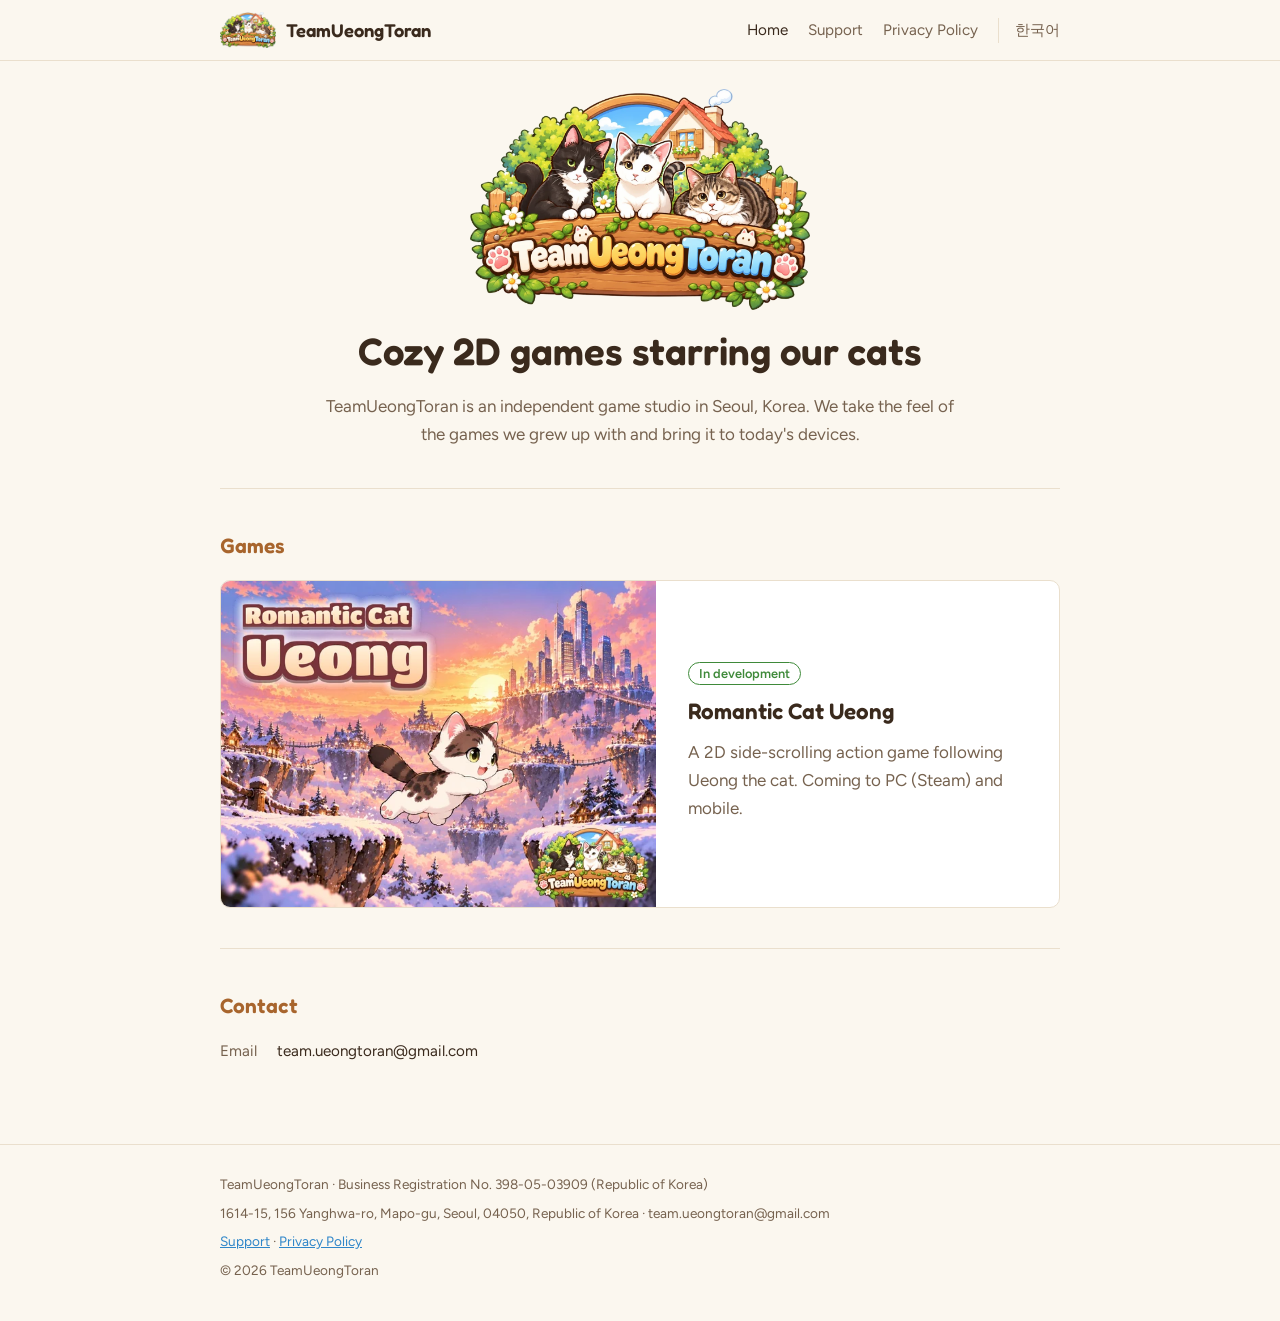
==== index.html @ 7642c217 "Add Korean pages and language switch Korean pages live under /ko/. lang.js sends first-time visitors" ====
<!doctype html>
<html lang="en">
<head>
<meta charset="utf-8">
<meta name="viewport" content="width=device-width, initial-scale=1, viewport-fit=cover">
<title>TeamUeongToran</title>
<meta name="description" content="TeamUeongToran is an independent game studio in Seoul, Korea, making cozy 2D games starring cats.">
<meta property="og:title" content="TeamUeongToran">
<meta property="og:description" content="An independent game studio in Seoul making 2D games starring cats.">
<meta property="og:image" content="https://teamueongtoran.com/logo.webp">
<link rel="icon" href="logo-sm.png" type="image/png">
<link rel="preconnect" href="https://fonts.googleapis.com">
<link rel="preconnect" href="https://fonts.gstatic.com" crossorigin>
<link rel="stylesheet" href="https://fonts.googleapis.com/css2?family=Figtree:wght@400;600&family=Fredoka:wght@600&display=swap">
<link rel="stylesheet" href="style.css">
<link rel="alternate" hreflang="en" href="https://teamueongtoran.com/">
<link rel="alternate" hreflang="ko" href="https://teamueongtoran.com/ko/">
<script src="lang.js"></script>
</head>
<body>
<header class="site">
  <div class="wrap">
    <a class="brand" href="./"><img src="logo-sm.png" alt="" width="56" height="36"><span>TeamUeongToran</span></a>
    <nav class="site" aria-label="Site">
      <a href="./" aria-current="page">Home</a>
      <a href="support.html">Support</a>
      <a href="privacy.html">Privacy Policy</a>
      <a class="lang" href="ko/" hreflang="ko" lang="ko">한국어</a>
    </nav>
  </div>
</header>

<main class="wrap">
  <section class="hero">
    <img class="logo" src="logo.webp" alt="TeamUeongToran logo: three cats looking over a wooden sign" width="1200" height="780">
    <h1>Cozy 2D games starring our cats</h1>
    <p>TeamUeongToran is an independent game studio in Seoul, Korea. We take the feel of the games we grew up with and bring it to today's devices.</p>
  </section>

  <section class="block" aria-labelledby="games">
    <h2 id="games">Games</h2>
    <article class="game">
      <img class="shot" src="romantic-cat-ueong.webp" alt="Romantic Cat Ueong: a calico cat leaping between snowy floating islands at sunset" width="640" height="480" loading="lazy">
      <div class="body">
        <span class="status">In development</span>
        <h3>Romantic Cat Ueong</h3>
        <p>A 2D side-scrolling action game following Ueong the cat. Coming to PC (Steam) and mobile.</p>
      </div>
    </article>
  </section>

  <section class="block" aria-labelledby="contact">
    <h2 id="contact">Contact</h2>
    <dl class="info">
      <dt>Email</dt><dd>team.ueongtoran@gmail.com</dd>
    </dl>
  </section>
</main>

<footer class="site">
  <div class="wrap">
    <div>TeamUeongToran · Business Registration No. 398-05-03909 (Republic of Korea)</div>
    <div>1614-15, 156 Yanghwa-ro, Mapo-gu, Seoul, 04050, Republic of Korea · team.ueongtoran@gmail.com</div>
    <div><a href="support.html">Support</a> · <a href="privacy.html">Privacy Policy</a></div>
    <div>© 2026 TeamUeongToran</div>
  </div>
</footer>
</body>
</html>
---- style.css ----
/* TeamUeongToran — palette taken from the logo: wood sign, garden leaves, sky blue, sunflower yellow. */
:root {
  --bg: #fbf7ef;
  --surface: #ffffff;
  --ink: #3a2a1d;
  --muted: #76624f;
  --rule: #eadfcd;
  --wood: #a8652d;
  --leaf: #3f8a3a;
  --sky: #2f86c9;
  --sun: #e9a21f;
  --font-display: "Fredoka", "Trebuchet MS", system-ui, sans-serif;
  --font-body: "Figtree", system-ui, -apple-system, "Segoe UI", sans-serif;
}
@media (prefers-color-scheme: dark) {
  :root {
    --bg: #1b1611; --surface: #241d16; --ink: #f3eadc; --muted: #c2b09a; --rule: #3a2f24;
    --wood: #e0a067; --leaf: #8fd17f; --sky: #7cc0f2; --sun: #f5c25a;
    color-scheme: dark;
  }
}
* { box-sizing: border-box; }
html { -webkit-text-size-adjust: 100%; }
body { margin: 0; background: var(--bg); color: var(--ink); font-family: var(--font-body); font-size: 17px; line-height: 1.65; }
html[lang="ko"] body { word-break: keep-all; overflow-wrap: break-word; }
a { color: var(--sky); }
a:focus-visible { outline: 2px solid var(--sky); outline-offset: 3px; border-radius: 2px; }
img { max-width: 100%; height: auto; }
.wrap { max-width: 880px; margin: 0 auto; padding-left: max(20px, env(safe-area-inset-left, 0px)); padding-right: max(20px, env(safe-area-inset-right, 0px)); }

header.site { border-bottom: 1px solid var(--rule); }
header.site .wrap { display: flex; align-items: center; justify-content: space-between; gap: 16px; flex-wrap: wrap; padding-block: 12px; }
.brand { display: inline-flex; align-items: center; gap: 10px; text-decoration: none; color: var(--ink); font-family: var(--font-display); font-weight: 600; font-size: 1.15rem; }
.brand img { width: 56px; height: auto; }
nav.site { display: flex; gap: 20px; font-size: 0.95rem; }
nav.site a { color: var(--muted); text-decoration: none; }
nav.site a:hover, nav.site a[aria-current="page"] { color: var(--ink); }
nav.site a.lang { border-left: 1px solid var(--rule); padding-left: 16px; }
nav.site { flex-wrap: wrap; gap: 8px 20px; }

.hero { padding-block: 28px 40px; display: grid; gap: 18px; justify-items: center; text-align: center; }
.hero .logo { width: min(340px, 80%); }
.hero h1 { font-family: var(--font-display); font-weight: 600; font-size: clamp(1.7rem, 4.5vw, 2.4rem); line-height: 1.2; margin: 0; text-wrap: balance; }
.hero p { margin: 0; color: var(--muted); max-width: 58ch; }

section.block { padding-block: 40px; border-top: 1px solid var(--rule); display: grid; gap: 16px; }
section.block h2 { font-family: var(--font-display); font-weight: 600; font-size: 1.3rem; margin: 0; color: var(--wood); }
.game { background: var(--surface); border: 1px solid var(--rule); border-radius: 10px; padding: 22px 24px; display: grid; gap: 8px; }
.game h3 { margin: 0; font-family: var(--font-display); font-weight: 600; font-size: 1.4rem; }
.game .status { display: inline-block; font-size: 0.8rem; font-weight: 600; color: var(--leaf); border: 1px solid currentColor; border-radius: 999px; padding: 0 10px; width: fit-content; }
.game p { margin: 0; color: var(--muted); }

dl.info { display: grid; grid-template-columns: max-content minmax(0, 1fr); gap: 6px 20px; margin: 0; font-size: 0.95rem; }
dl.info dt { color: var(--muted); }
dl.info dd { margin: 0; overflow-wrap: anywhere; }

footer.site { border-top: 1px solid var(--rule); margin-top: 40px; }
footer.site .wrap { padding-block: 28px 40px; font-size: 0.85rem; color: var(--muted); display: grid; gap: 6px; }

.policy { padding-block: 48px 24px; display: grid; gap: 8px; max-width: 70ch; }
.policy h1 { font-family: var(--font-display); font-weight: 600; font-size: 2rem; margin: 0 0 4px; text-wrap: balance; }
.policy h2 { font-size: 1.1rem; margin: 26px 0 2px; }
.policy h3 { font-size: 1rem; margin: 18px 0 0; }
.policy ul { padding-left: 1.2em; margin: 4px 0; }
.policy .meta { color: var(--muted); font-size: 0.9rem; }

@media (max-width: 480px) { dl.info { grid-template-columns: minmax(0, 1fr); gap: 0; } dl.info dd { margin-bottom: 8px; } .brand span { display: none; } }

.game { padding: 0; overflow: hidden; }
.game .shot { display: block; width: 100%; aspect-ratio: 4 / 3; object-fit: cover; background: var(--rule); }
.game .body { padding: 18px 24px 22px; display: grid; gap: 8px; }
@media (min-width: 720px) { .game { grid-template-columns: minmax(0, 1.1fr) minmax(0, 1fr); align-items: center; } }
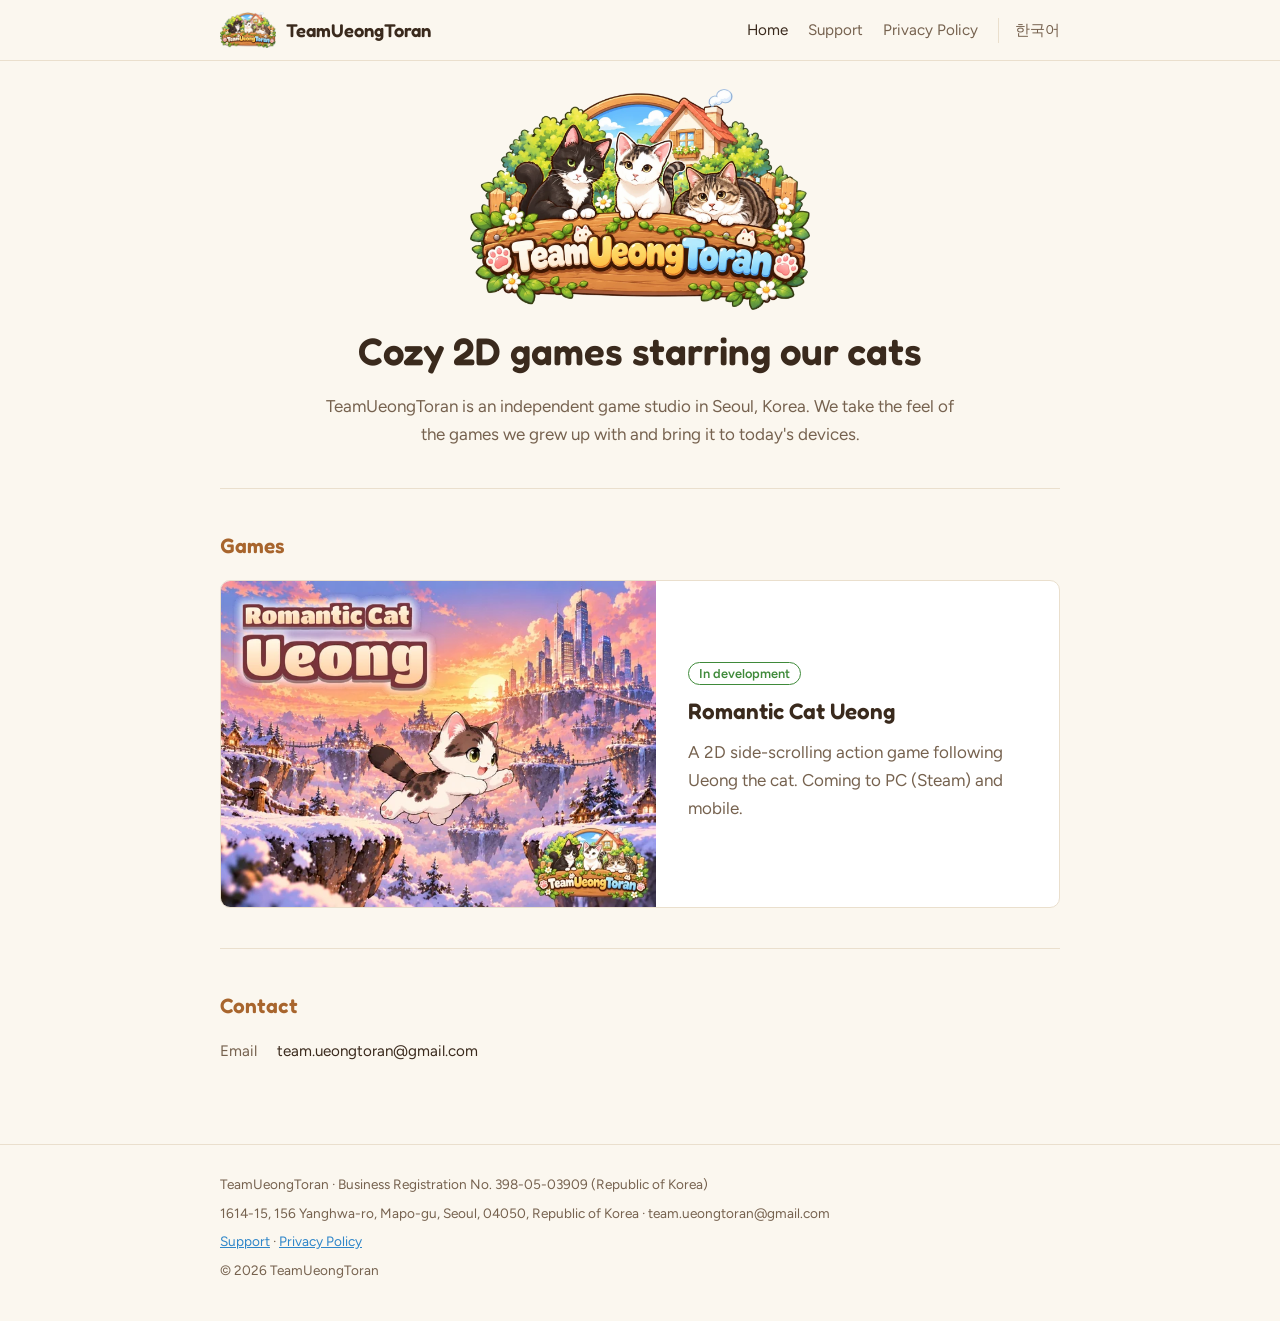
==== commit 2ba3e7f4: "Self-host fonts and update privacy policy per review - Serve Figtree and Fredoka from /fonts (SIL OF" ====
--- a/index.html
+++ b/index.html
@@ -9,12 +9,10 @@
 <meta property="og:description" content="An independent game studio in Seoul making 2D games starring cats.">
 <meta property="og:image" content="https://teamueongtoran.com/logo.webp">
 <link rel="icon" href="logo-sm.png" type="image/png">
-<link rel="preconnect" href="https://fonts.googleapis.com">
-<link rel="preconnect" href="https://fonts.gstatic.com" crossorigin>
-<link rel="stylesheet" href="https://fonts.googleapis.com/css2?family=Figtree:wght@400;600&family=Fredoka:wght@600&display=swap">
 <link rel="stylesheet" href="style.css">
 <link rel="alternate" hreflang="en" href="https://teamueongtoran.com/">
 <link rel="alternate" hreflang="ko" href="https://teamueongtoran.com/ko/">
+<link rel="alternate" hreflang="x-default" href="https://teamueongtoran.com/">
 <script src="lang.js"></script>
 </head>
 <body>
--- a/style.css
+++ b/style.css
@@ -1,4 +1,7 @@
 /* TeamUeongToran — palette taken from the logo: wood sign, garden leaves, sky blue, sunflower yellow. */
+/* Fonts are served from this site (SIL OFL 1.1, see fonts/OFL-*.txt). Latin subset only; Korean uses system fonts. */
+@font-face { font-family: "Figtree"; font-style: normal; font-weight: 400 600; font-display: swap; src: url("fonts/figtree-latin.woff2") format("woff2"); unicode-range: U+0000-00FF, U+0131, U+0152-0153, U+02BB-02BC, U+02C6, U+02DA, U+02DC, U+0304, U+0308, U+0329, U+2000-206F, U+20AC, U+2122, U+2191, U+2193, U+2212, U+2215, U+FEFF, U+FFFD; }
+@font-face { font-family: "Fredoka"; font-style: normal; font-weight: 600; font-display: swap; src: url("fonts/fredoka-latin.woff2") format("woff2"); unicode-range: U+0000-00FF, U+0131, U+0152-0153, U+02BB-02BC, U+02C6, U+02DA, U+02DC, U+0304, U+0308, U+0329, U+2000-206F, U+20AC, U+2122, U+2191, U+2193, U+2212, U+2215, U+FEFF, U+FFFD; }
 :root {
   --bg: #fbf7ef;
   --surface: #ffffff;
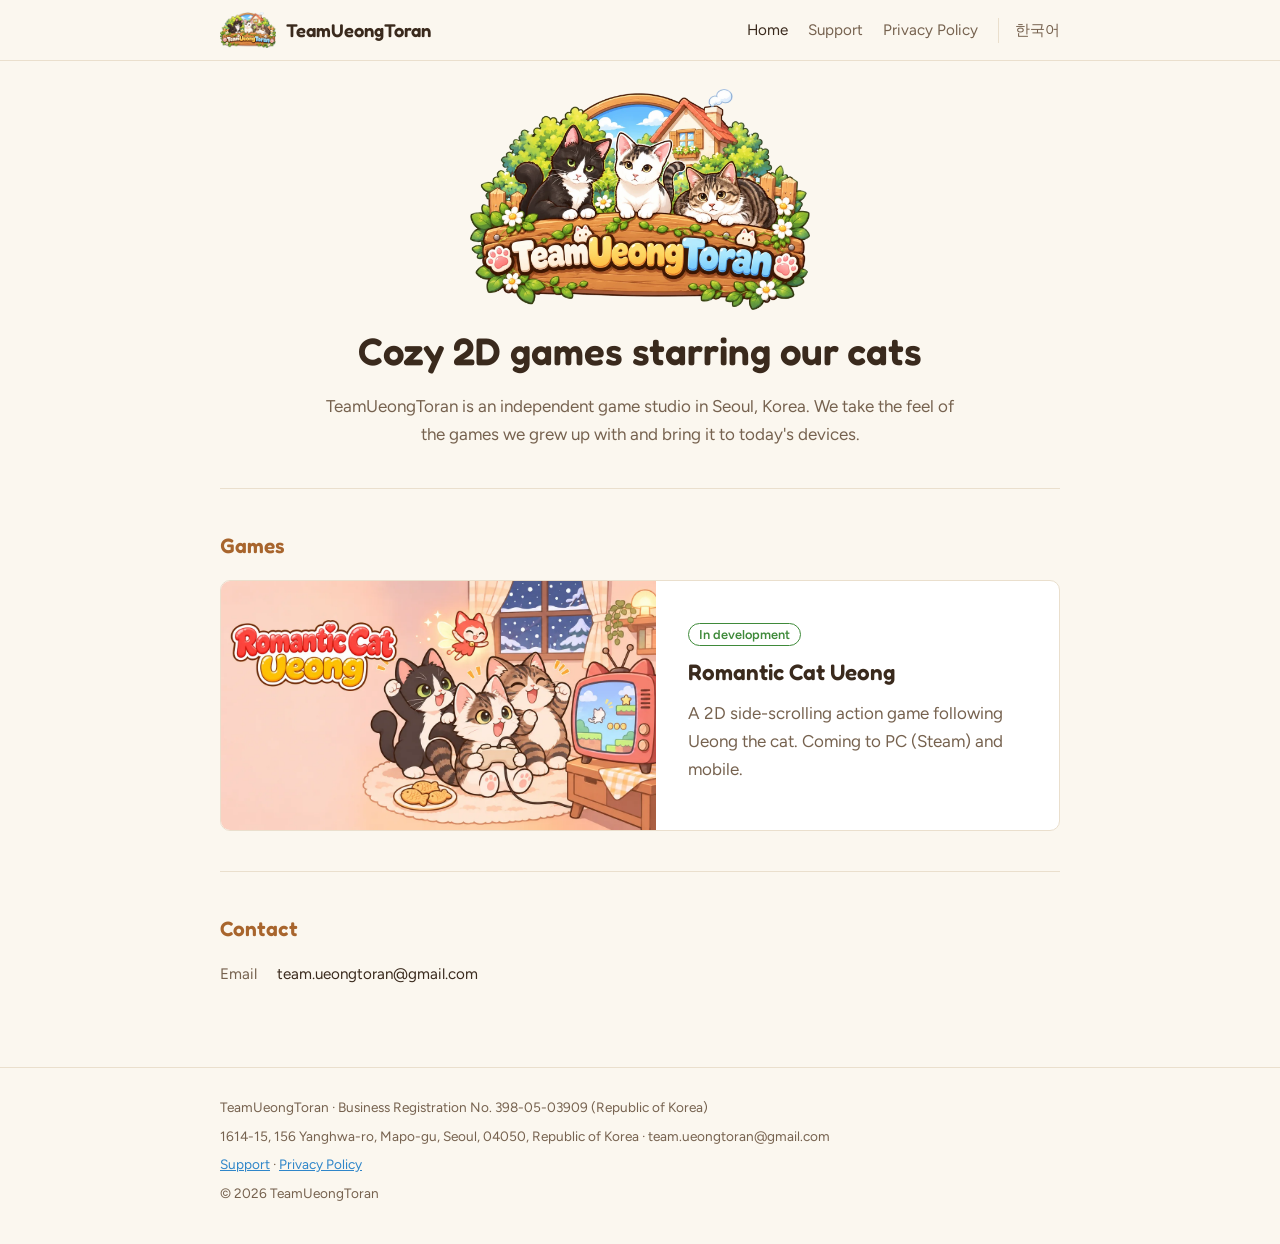
==== commit 39e53c28: "Replace placeholder screenshot with Steam main capsule art English and Korean home pages now use the" ====
--- a/index.html
+++ b/index.html
@@ -38,7 +38,7 @@
   <section class="block" aria-labelledby="games">
     <h2 id="games">Games</h2>
     <article class="game">
-      <img class="shot" src="romantic-cat-ueong.webp" alt="Romantic Cat Ueong: a calico cat leaping between snowy floating islands at sunset" width="640" height="480" loading="lazy">
+      <img class="shot" src="romantic-cat-ueong-capsule.webp" alt="Romantic Cat Ueong key art: three cats cheer together while one plays a retro platformer on a cat-eared TV, and a small red fairy cat flies above them" width="1200" height="688" loading="lazy">
       <div class="body">
         <span class="status">In development</span>
         <h3>Romantic Cat Ueong</h3>
--- a/style.css
+++ b/style.css
@@ -70,6 +70,6 @@
 @media (max-width: 480px) { dl.info { grid-template-columns: minmax(0, 1fr); gap: 0; } dl.info dd { margin-bottom: 8px; } .brand span { display: none; } }
 
 .game { padding: 0; overflow: hidden; }
-.game .shot { display: block; width: 100%; aspect-ratio: 4 / 3; object-fit: cover; background: var(--rule); }
+.game .shot { display: block; width: 100%; aspect-ratio: 1200 / 688; object-fit: cover; background: var(--rule); }
 .game .body { padding: 18px 24px 22px; display: grid; gap: 8px; }
 @media (min-width: 720px) { .game { grid-template-columns: minmax(0, 1.1fr) minmax(0, 1fr); align-items: center; } }
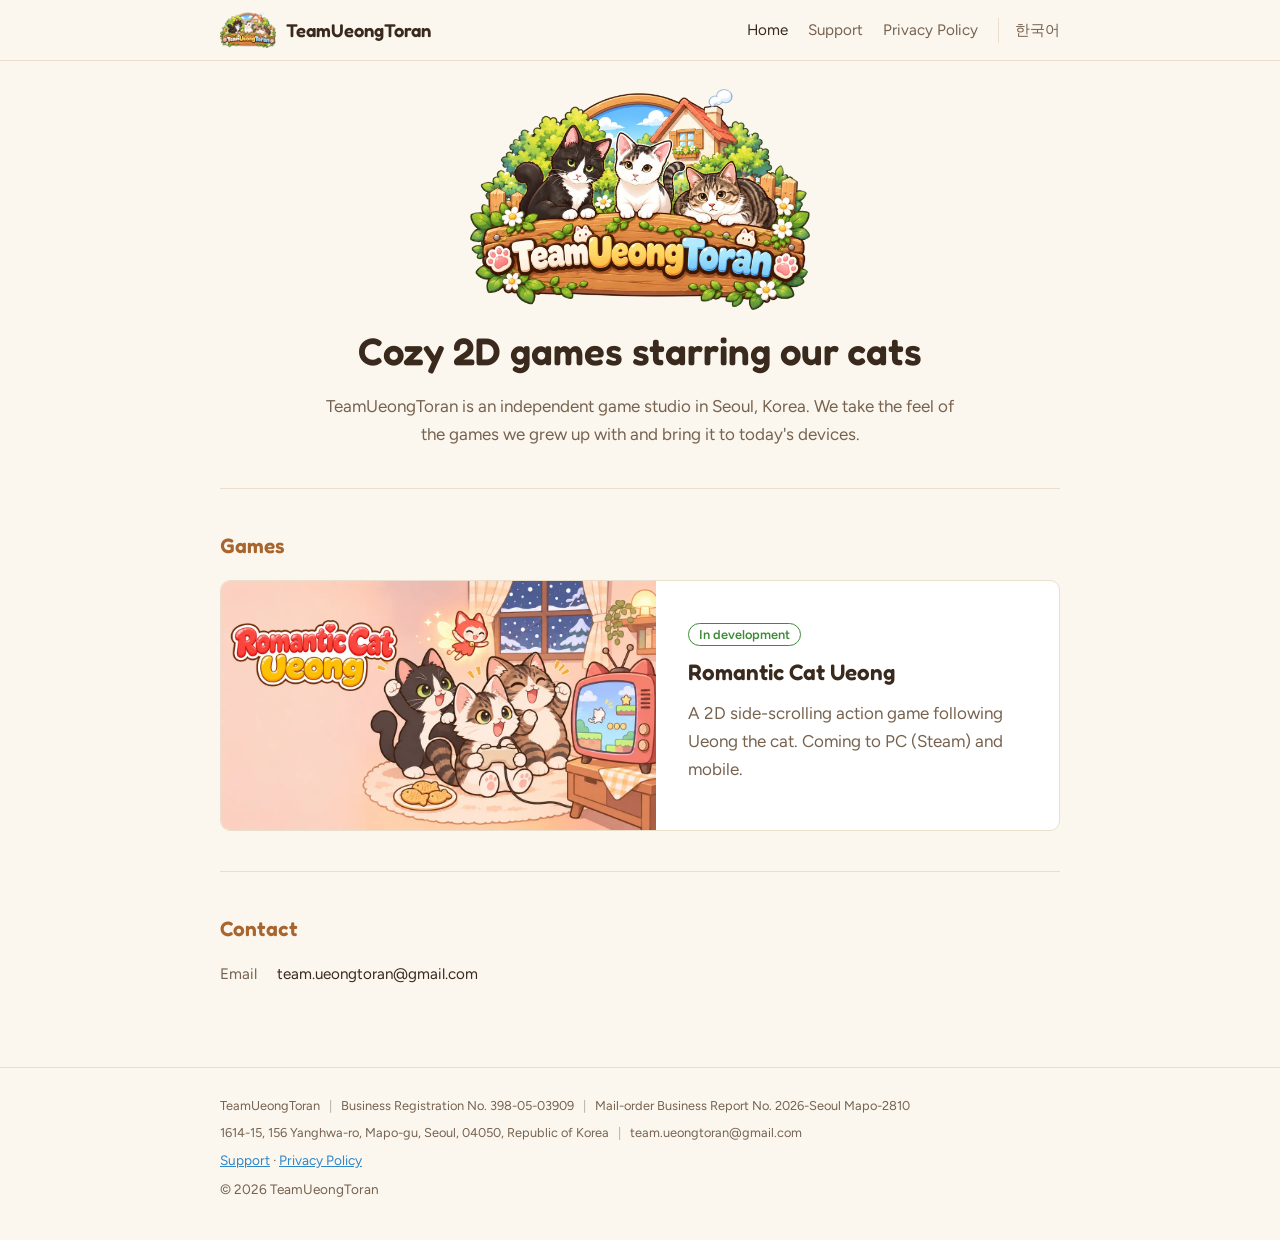
==== commit 9f7d81ec: "Update footer business info: add mail-order report number, Korean footer Footer items are now spans:" ====
--- a/index.html
+++ b/index.html
@@ -38,7 +38,10 @@
   <section class="block" aria-labelledby="games">
     <h2 id="games">Games</h2>
     <article class="game">
-      <img class="shot" src="romantic-cat-ueong-capsule.webp" alt="Romantic Cat Ueong key art: three cats cheer together while one plays a retro platformer on a cat-eared TV, and a small red fairy cat flies above them" width="1200" height="688" loading="lazy">
+      <picture>
+        <source media="(max-width: 600px)" srcset="romantic-cat-ueong-capsule-vertical.webp" width="748" height="896">
+        <img class="shot" src="romantic-cat-ueong-capsule.webp" alt="Romantic Cat Ueong key art: three cats cheer together while one plays a retro platformer on a cat-eared TV, and a small red fairy cat flies above them" width="1200" height="688" loading="lazy">
+      </picture>
       <div class="body">
         <span class="status">In development</span>
         <h3>Romantic Cat Ueong</h3>
@@ -57,8 +60,8 @@
 
 <footer class="site">
   <div class="wrap">
-    <div>TeamUeongToran · Business Registration No. 398-05-03909 (Republic of Korea)</div>
-    <div>1614-15, 156 Yanghwa-ro, Mapo-gu, Seoul, 04050, Republic of Korea · team.ueongtoran@gmail.com</div>
+    <p class="biz"><span>TeamUeongToran</span><span>Business Registration <span class="nb">No. 398-05-03909</span></span><span>Mail-order Business Report <span class="nb">No. 2026-Seoul Mapo-2810</span></span></p>
+    <p class="biz"><span>1614-15, 156 Yanghwa-ro, Mapo-gu, Seoul, 04050, <span class="nb">Republic of Korea</span></span><span>team.ueongtoran@gmail.com</span></p>
     <div><a href="support.html">Support</a> · <a href="privacy.html">Privacy Policy</a></div>
     <div>© 2026 TeamUeongToran</div>
   </div>
--- a/style.css
+++ b/style.css
@@ -59,6 +59,10 @@
 
 footer.site { border-top: 1px solid var(--rule); margin-top: 40px; }
 footer.site .wrap { padding-block: 28px 40px; font-size: 0.85rem; color: var(--muted); display: grid; gap: 6px; }
+footer.site .biz { margin: 0; font-size: 0.8rem; line-height: 1.6; text-wrap: pretty; }
+footer.site .biz > span:not(:first-child)::before { content: "|"; margin: 0 0.7em; opacity: 0.5; }
+footer.site .nb { white-space: nowrap; }
+@media (max-width: 640px) { footer.site .biz > span { display: block; } footer.site .biz > span:not(:first-child)::before { content: none; } }
 
 .policy { padding-block: 48px 24px; display: grid; gap: 8px; max-width: 70ch; }
 .policy h1 { font-family: var(--font-display); font-weight: 600; font-size: 2rem; margin: 0 0 4px; text-wrap: balance; }
@@ -70,6 +74,8 @@
 @media (max-width: 480px) { dl.info { grid-template-columns: minmax(0, 1fr); gap: 0; } dl.info dd { margin-bottom: 8px; } .brand span { display: none; } }
 
 .game { padding: 0; overflow: hidden; }
-.game .shot { display: block; width: 100%; aspect-ratio: 1200 / 688; object-fit: cover; background: var(--rule); }
+.game picture { display: block; }
+.game .shot { display: block; width: 100%; height: auto; aspect-ratio: auto 1200 / 688; background: var(--rule); }
+@media (max-width: 600px) { .game .shot { aspect-ratio: auto 748 / 896; } }
 .game .body { padding: 18px 24px 22px; display: grid; gap: 8px; }
 @media (min-width: 720px) { .game { grid-template-columns: minmax(0, 1.1fr) minmax(0, 1fr); align-items: center; } }
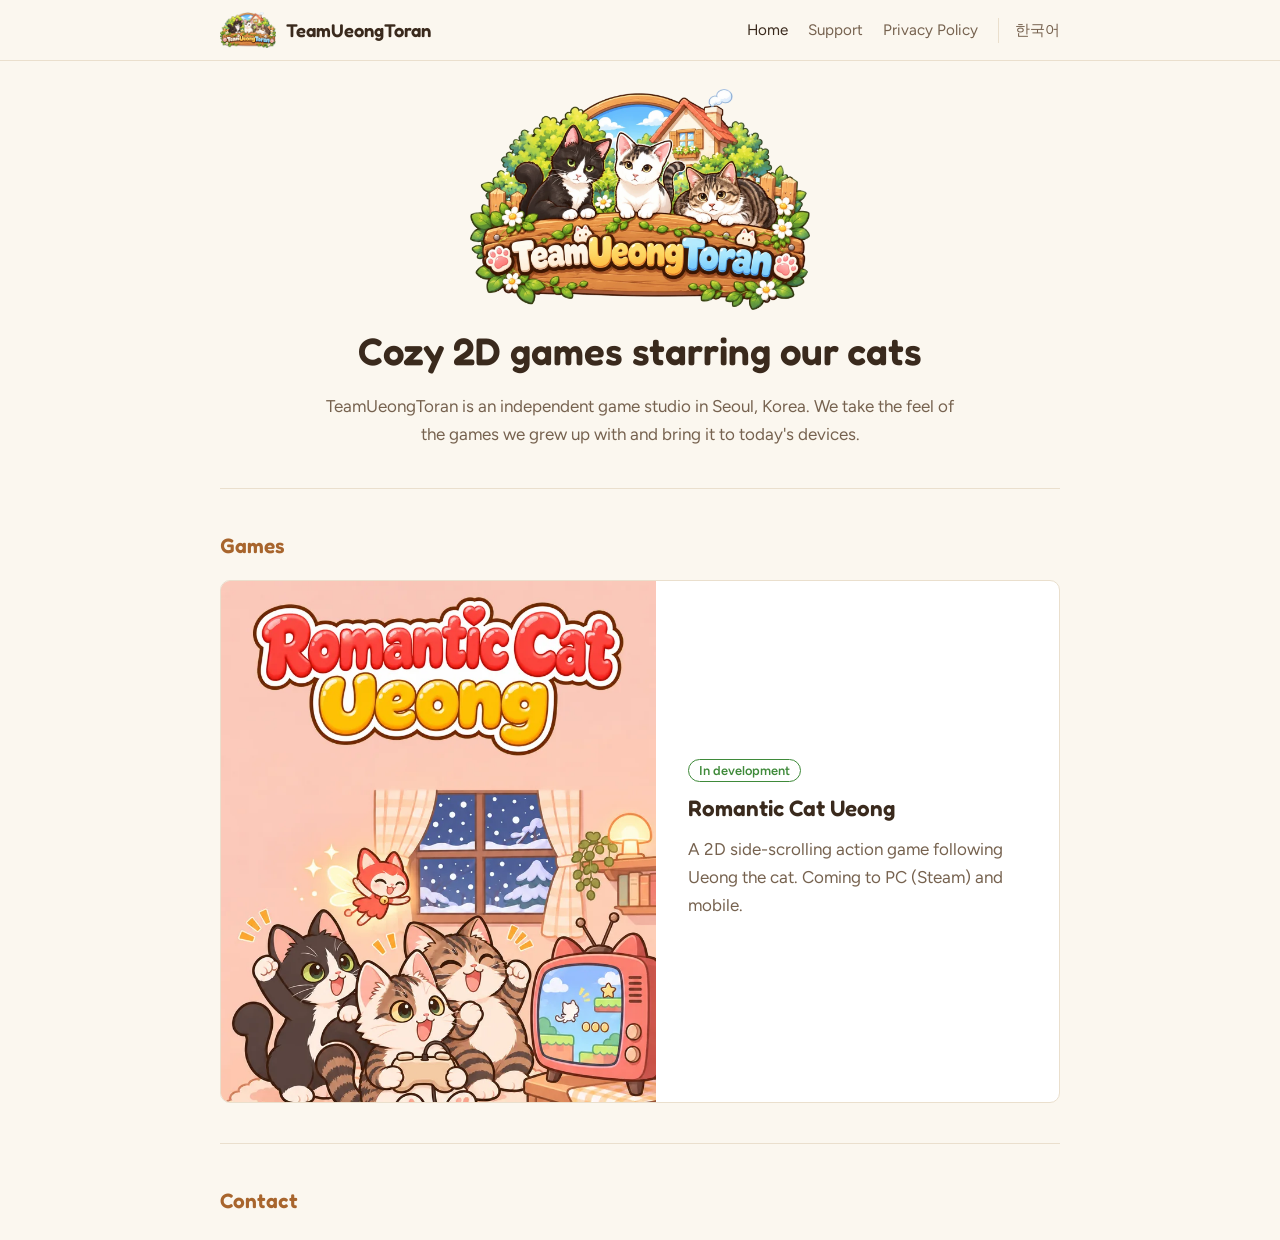
==== commit 436c6c79: "Switch contact to contact@ and add ImprovMX to privacy policy; fill supported devices Policy effecti" ====
--- a/index.html
+++ b/index.html
@@ -53,7 +53,7 @@
   <section class="block" aria-labelledby="contact">
     <h2 id="contact">Contact</h2>
     <dl class="info">
-      <dt>Email</dt><dd>team.ueongtoran@gmail.com</dd>
+      <dt>Email</dt><dd>contact@teamueongtoran.com</dd>
     </dl>
   </section>
 </main>
@@ -61,7 +61,7 @@
 <footer class="site">
   <div class="wrap">
     <p class="biz"><span>TeamUeongToran</span><span>Business Registration <span class="nb">No. 398-05-03909</span></span><span>Mail-order Business Report <span class="nb">No. 2026-Seoul Mapo-2810</span></span></p>
-    <p class="biz"><span>1614-15, 156 Yanghwa-ro, Mapo-gu, Seoul, 04050, <span class="nb">Republic of Korea</span></span><span>team.ueongtoran@gmail.com</span></p>
+    <p class="biz"><span>1614-15, 156 Yanghwa-ro, Mapo-gu, Seoul, 04050, <span class="nb">Republic of Korea</span></span><span>contact@teamueongtoran.com</span></p>
     <div><a href="support.html">Support</a> · <a href="privacy.html">Privacy Policy</a></div>
     <div>© 2026 TeamUeongToran</div>
   </div>
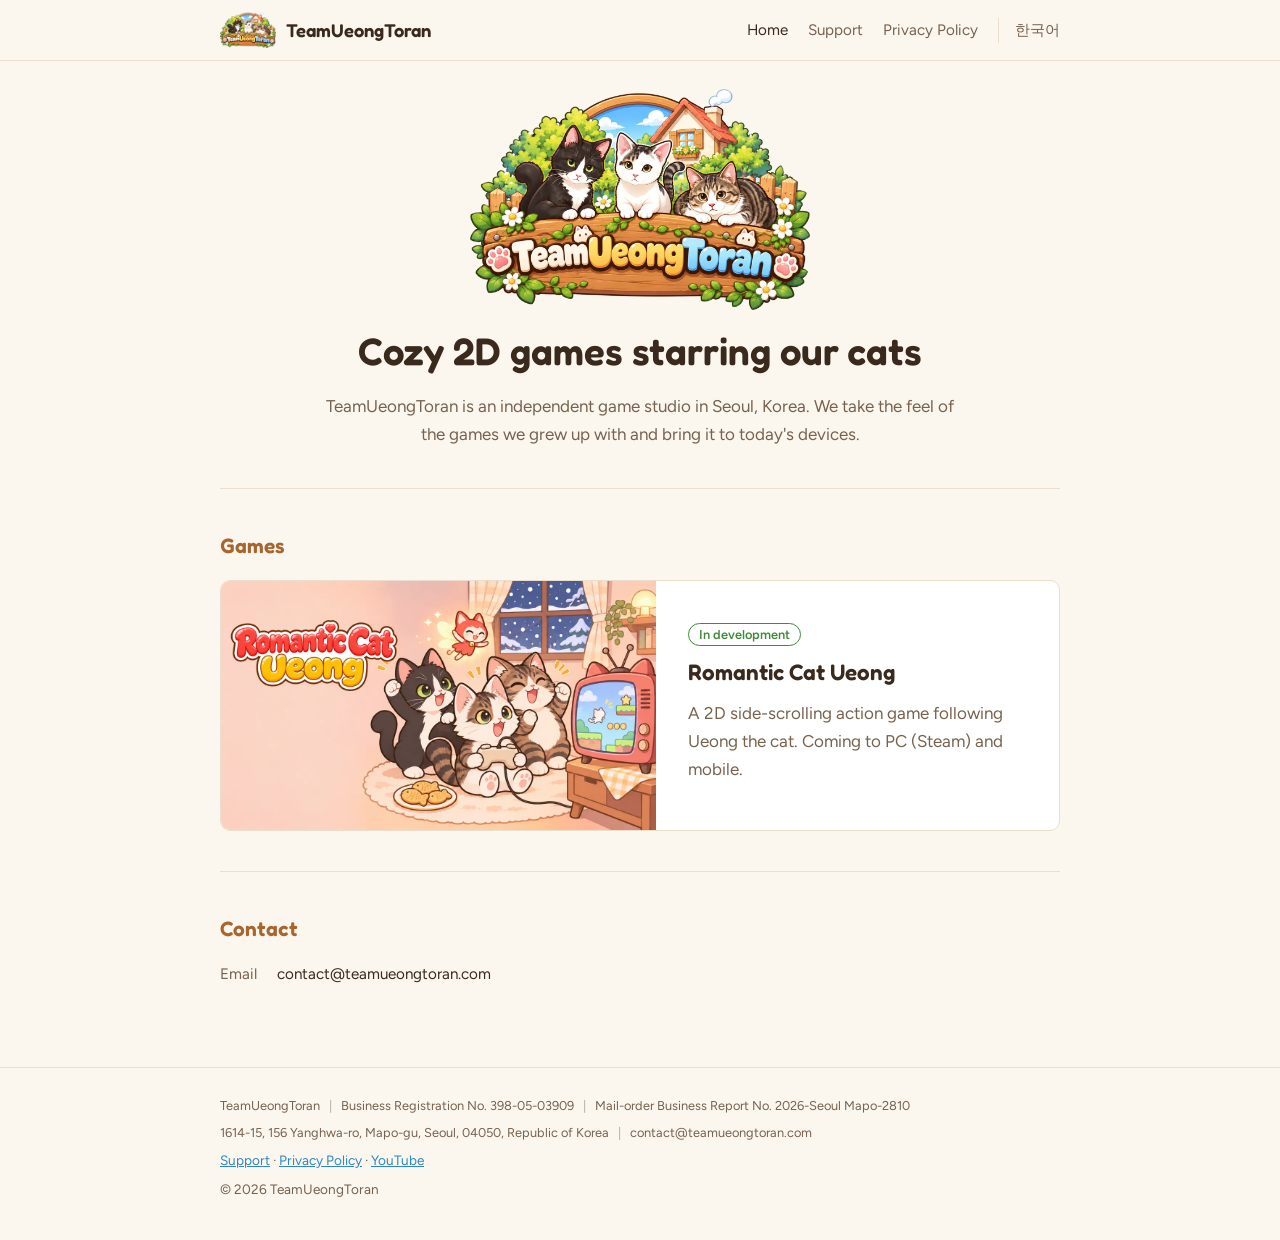
==== commit 5e11b222: "Add YouTube link to the footer of all pages Co-Authored-By: Claude Sonnet 5.5 <noreply@anthropic.com" ====
--- a/index.html
+++ b/index.html
@@ -62,7 +62,7 @@
   <div class="wrap">
     <p class="biz"><span>TeamUeongToran</span><span>Business Registration <span class="nb">No. 398-05-03909</span></span><span>Mail-order Business Report <span class="nb">No. 2026-Seoul Mapo-2810</span></span></p>
     <p class="biz"><span>1614-15, 156 Yanghwa-ro, Mapo-gu, Seoul, 04050, <span class="nb">Republic of Korea</span></span><span>contact@teamueongtoran.com</span></p>
-    <div><a href="support.html">Support</a> · <a href="privacy.html">Privacy Policy</a></div>
+    <div><a href="support.html">Support</a> · <a href="privacy.html">Privacy Policy</a> · <a href="https://www.youtube.com/@TeamUeongToran" target="_blank" rel="noopener noreferrer">YouTube</a></div>
     <div>© 2026 TeamUeongToran</div>
   </div>
 </footer>
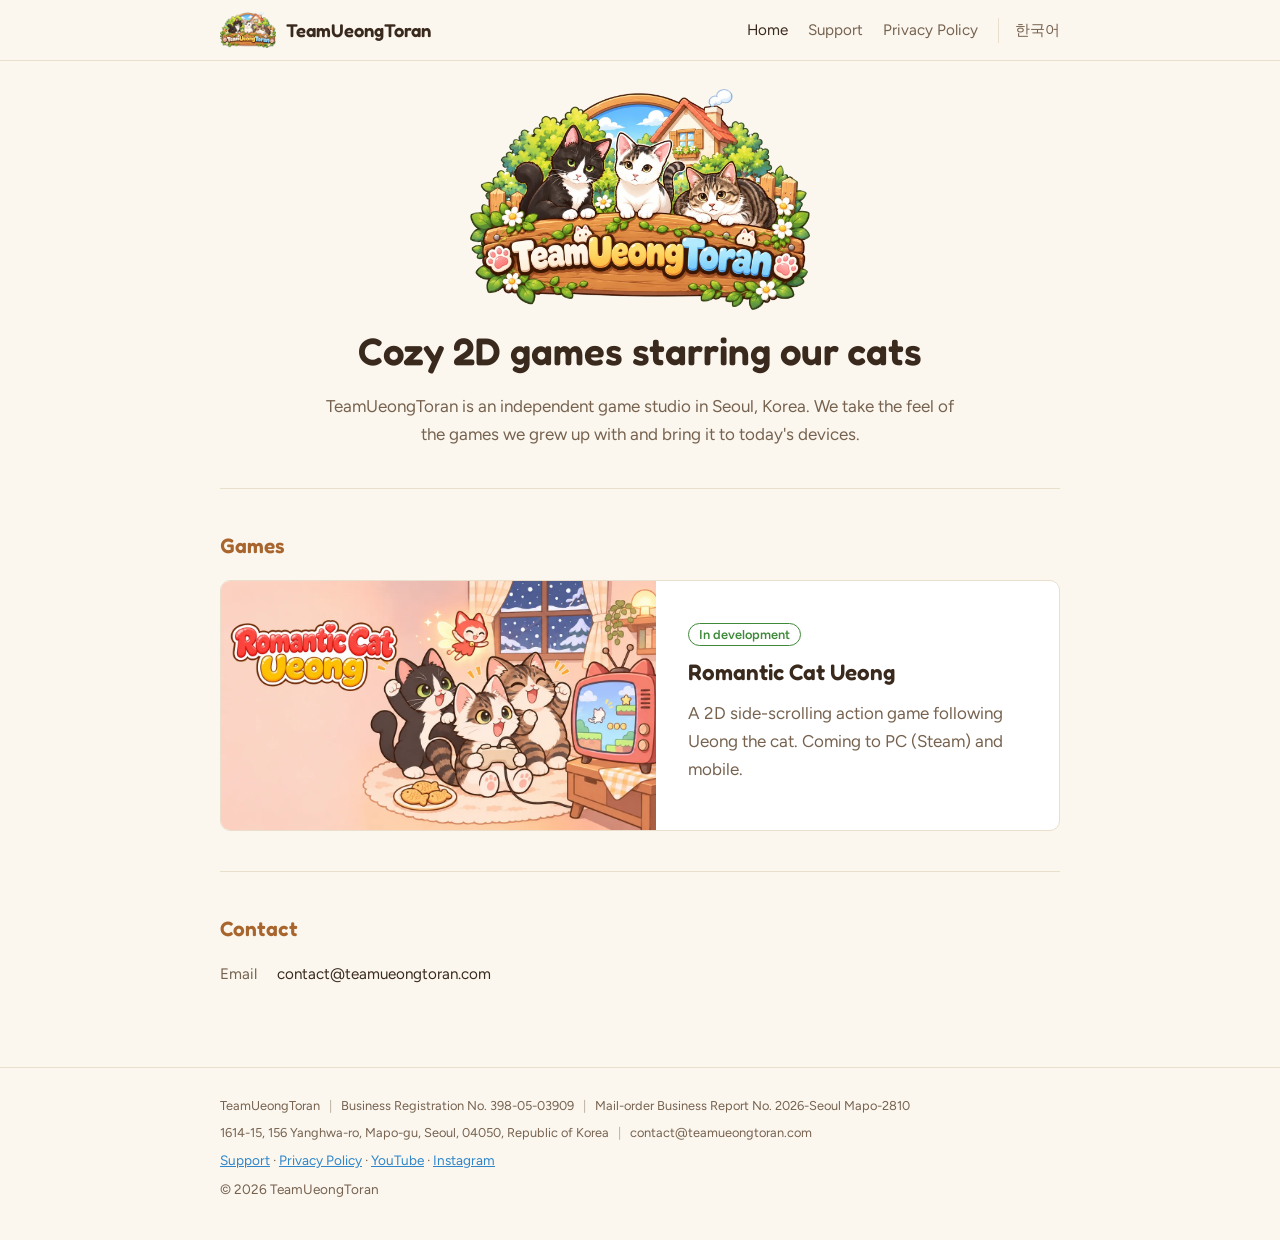
==== commit 7cf0a05e: "Add Instagram link to the footer of all pages Co-Authored-By: Claude Sonnet 5.5 <noreply@anthropic.c" ====
--- a/index.html
+++ b/index.html
@@ -62,7 +62,7 @@
   <div class="wrap">
     <p class="biz"><span>TeamUeongToran</span><span>Business Registration <span class="nb">No. 398-05-03909</span></span><span>Mail-order Business Report <span class="nb">No. 2026-Seoul Mapo-2810</span></span></p>
     <p class="biz"><span>1614-15, 156 Yanghwa-ro, Mapo-gu, Seoul, 04050, <span class="nb">Republic of Korea</span></span><span>contact@teamueongtoran.com</span></p>
-    <div><a href="support.html">Support</a> · <a href="privacy.html">Privacy Policy</a> · <a href="https://www.youtube.com/@TeamUeongToran" target="_blank" rel="noopener noreferrer">YouTube</a></div>
+    <div><a href="support.html">Support</a> · <a href="privacy.html">Privacy Policy</a> · <a href="https://www.youtube.com/@TeamUeongToran" target="_blank" rel="noopener noreferrer">YouTube</a> · <a href="https://www.instagram.com/teamueongtoran" target="_blank" rel="noopener noreferrer">Instagram</a></div>
     <div>© 2026 TeamUeongToran</div>
   </div>
 </footer>
